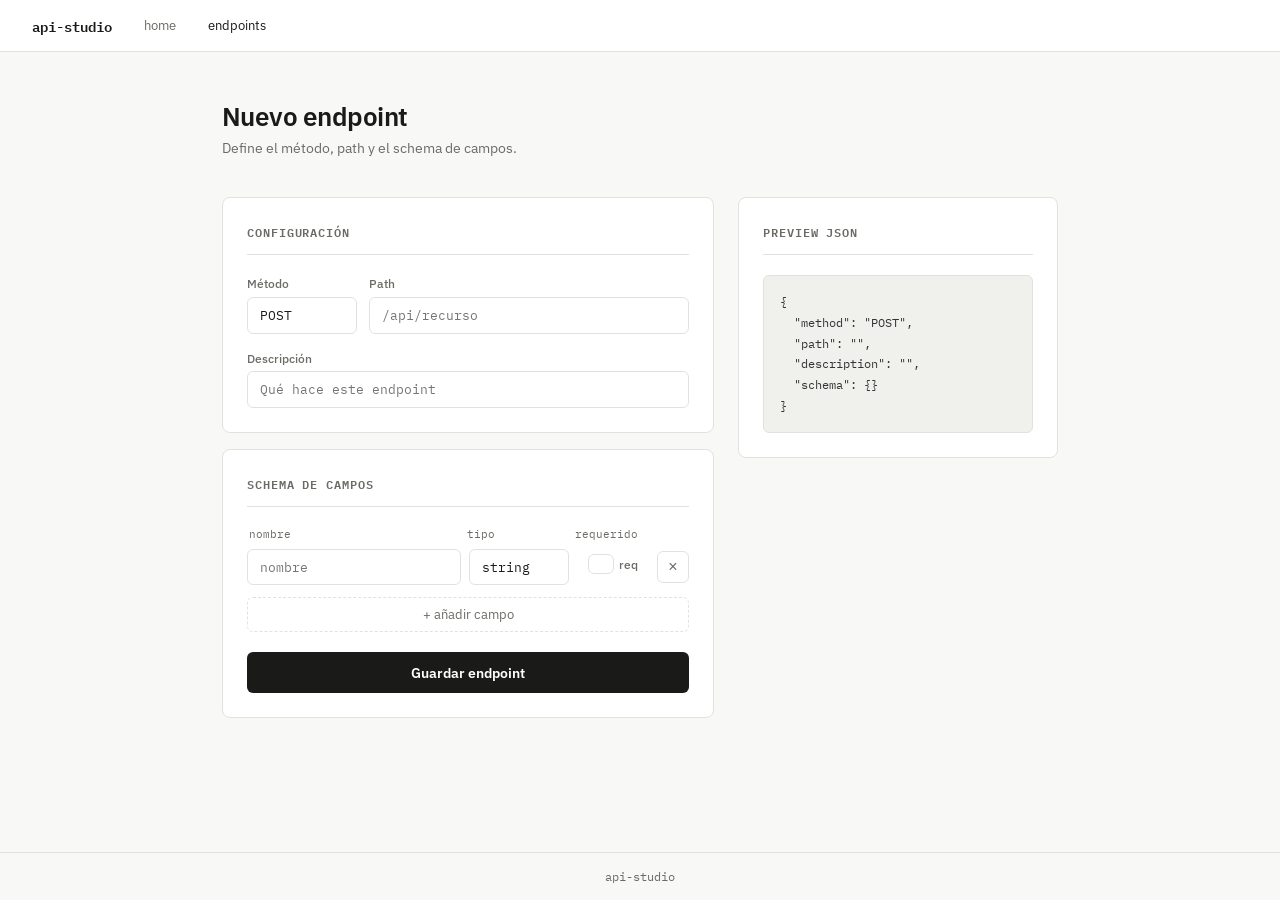
==== app/ui/templates/create_endpoint_form.html @ 0e6e1739 "update" ====
<!DOCTYPE html>
<html lang="es">
<head>
<meta charset="UTF-8"/>
<meta name="viewport" content="width=device-width, initial-scale=1.0"/>
<title>Endpoints — API Studio</title>
<link href="https://fonts.googleapis.com/css2?family=IBM+Plex+Mono:wght@400;600&family=IBM+Plex+Sans:wght@400;500;600&display=swap" rel="stylesheet"/>
<style>
*,*::before,*::after{box-sizing:border-box;margin:0;padding:0}
:root{
  --bg:#f8f8f6;
  --surface:#ffffff;
  --border:#e2e2dd;
  --text:#1a1a18;
  --muted:#6b6b66;
  --tag-bg:#f0f0ec;
  --danger:#c0392b;
  --sans:'IBM Plex Sans',sans-serif;
  --mono:'IBM Plex Mono',monospace;
}
body{background:var(--bg);color:var(--text);font-family:var(--sans);min-height:100vh;display:flex;flex-direction:column}

nav{background:var(--surface);border-bottom:1px solid var(--border);height:52px;display:flex;align-items:center;padding:0 2rem;gap:2rem}
.logo{font-family:var(--mono);font-size:.9rem;font-weight:600;color:var(--text);text-decoration:none}
nav a{font-size:.82rem;color:var(--muted);text-decoration:none;transition:color .15s}
nav a:hover,nav a.active{color:var(--text)}

main{flex:1;max-width:900px;width:100%;margin:0 auto;padding:3rem 2rem}

h1{font-size:1.6rem;font-weight:600;letter-spacing:-.02em;margin-bottom:.4rem}
.page-sub{font-size:.85rem;color:var(--muted);margin-bottom:2.5rem}

.grid{display:grid;grid-template-columns:1fr 320px;gap:1.5rem;align-items:start}
@media(max-width:720px){.grid{grid-template-columns:1fr}}

.card{background:var(--surface);border:1px solid var(--border);border-radius:8px;padding:1.5rem;margin-bottom:1rem}
.card:last-child{margin-bottom:0}
.card-title{font-size:.72rem;font-weight:600;letter-spacing:.08em;text-transform:uppercase;color:var(--muted);margin-bottom:1.25rem;padding-bottom:.75rem;border-bottom:1px solid var(--border);font-family:var(--mono)}

label{display:block;font-size:.78rem;font-weight:500;color:var(--muted);margin-bottom:.35rem}
input,select,textarea{
  width:100%;padding:.55rem .75rem;font-family:var(--mono);font-size:.82rem;
  border:1px solid var(--border);border-radius:6px;background:var(--surface);
  color:var(--text);outline:none;transition:border-color .15s;appearance:none
}
input:focus,select:focus,textarea:focus{border-color:#999}
textarea{resize:vertical;min-height:70px;font-family:var(--sans)}

.field{margin-bottom:1rem}
.field:last-of-type{margin-bottom:0}
.row2{display:grid;grid-template-columns:110px 1fr;gap:.75rem}

/* schema */
.schema-head{display:grid;grid-template-columns:1fr 100px 72px 32px;gap:.5rem;font-size:.7rem;color:var(--muted);margin-bottom:.5rem;padding:0 2px;font-family:var(--mono)}
#schema-rows{display:flex;flex-direction:column;gap:.5rem;margin-bottom:.75rem}
.schema-row{display:grid;grid-template-columns:1fr 100px 72px 32px;gap:.5rem;align-items:center}
.schema-row input,.schema-row select{margin:0}
.req-wrap{display:flex;align-items:center;justify-content:center;gap:5px;font-size:.75rem;color:var(--muted);cursor:pointer;user-select:none}
.req-wrap input{width:auto;cursor:pointer;accent-color:var(--text)}

.btn-del{width:32px;height:32px;border:1px solid var(--border);border-radius:6px;background:none;color:var(--muted);font-size:1rem;cursor:pointer;display:flex;align-items:center;justify-content:center;transition:color .15s,border-color .15s;flex-shrink:0}
.btn-del:hover{color:var(--danger);border-color:var(--danger)}

.btn-add{width:100%;padding:.5rem;border:1px dashed var(--border);border-radius:6px;background:none;font-family:var(--sans);font-size:.8rem;color:var(--muted);cursor:pointer;transition:color .15s,border-color .15s;margin-bottom:1.25rem}
.btn-add:hover{color:var(--text);border-color:#999}

.btn-submit{width:100%;padding:.7rem;background:var(--text);color:#fff;border:none;border-radius:6px;font-family:var(--sans);font-size:.85rem;font-weight:600;cursor:pointer;transition:opacity .15s}
.btn-submit:hover{opacity:.85}
.btn-submit:disabled{opacity:.4;cursor:not-allowed}

/* preview */
.preview-block{background:var(--tag-bg);border:1px solid var(--border);border-radius:6px;padding:1rem;font-family:var(--mono);font-size:.76rem;line-height:1.7;white-space:pre-wrap;word-break:break-all;max-height:380px;overflow-y:auto;color:#333}

#toast{position:fixed;bottom:1.5rem;right:1.5rem;background:var(--surface);border:1px solid var(--border);font-size:.8rem;padding:.65rem 1.1rem;border-radius:6px;display:none;box-shadow:0 2px 8px rgba(0,0,0,.08)}

footer{border-top:1px solid var(--border);padding:1rem 2rem;text-align:center;font-size:.75rem;color:var(--muted);font-family:var(--mono)}
</style>
</head>
<body>

<nav>
  <a href="/" class="logo">api-studio</a>
  <a href="/index.html">home</a>
  <a href="/endpoints.html" class="active">endpoints</a>
</nav>

<main>
  <h1>Nuevo endpoint</h1>
  <p class="page-sub">Define el método, path y el schema de campos.</p>

  <div class="grid">
    <div>
      <!-- endpoint config -->
      <div class="card">
        <p class="card-title">Configuración</p>

        <div class="field row2">
          <div>
            <label>Método</label>
            <select id="ep-method">
              <option>GET</option>
              <option selected>POST</option>
              <option>PUT</option>
              <option>PATCH</option>
              <option>DELETE</option>
            </select>
          </div>
          <div>
            <label>Path</label>
            <input type="text" id="ep-path" placeholder="/api/recurso"/>
          </div>
        </div>

        <div class="field">
          <label>Descripción</label>
          <input type="text" id="ep-desc" placeholder="Qué hace este endpoint"/>
        </div>
      </div>

      <!-- schema -->
      <div class="card">
        <p class="card-title">Schema de campos</p>

        <div class="schema-head">
          <span>nombre</span><span>tipo</span><span>requerido</span><span></span>
        </div>

        <div id="schema-rows"></div>

        <button class="btn-add" id="btn-add">+ añadir campo</button>
        <button class="btn-submit" id="btn-submit">Guardar endpoint</button>
      </div>
    </div>

    <!-- preview -->
    <div style="position:sticky;top:1.5rem">
      <div class="card">
        <p class="card-title">Preview JSON</p>
        <pre class="preview-block" id="preview">{}</pre>
      </div>
    </div>
  </div>
</main>

<footer>api-studio</footer>
<div id="toast"></div>

<script>
const TYPES = ['string','integer','number','boolean','array','object'];
const ENDPOINTS_API_URL = 'http://localhost:8000/endpoint';
let rows = [], uid = 0;

const schemaRows = document.getElementById('schema-rows');
const preview    = document.getElementById('preview');
const epMethod   = document.getElementById('ep-method');
const epPath     = document.getElementById('ep-path');
const epDesc     = document.getElementById('ep-desc');
const btnAdd     = document.getElementById('btn-add');
const btnSubmit  = document.getElementById('btn-submit');
const toast      = document.getElementById('toast');

function renderRows() {
  schemaRows.innerHTML = '';
  rows.forEach(r => {
    const div = document.createElement('div');
    div.className = 'schema-row';
    div.innerHTML = `
      <input type="text" placeholder="nombre" value="${r.name}" data-f="name"/>
      <select data-f="type">${TYPES.map(t=>`<option${t===r.type?' selected':''}>${t}</option>`).join('')}</select>
      <label class="req-wrap"><input type="checkbox" data-f="required"${r.req?' checked':''}/> req</label>
      <button class="btn-del" title="Eliminar">×</button>`;
    div.querySelectorAll('[data-f]').forEach(el=>{
      el.addEventListener('change',()=>sync(r.id,el));
      el.addEventListener('input', ()=>sync(r.id,el));
    });
    div.querySelector('.btn-del').addEventListener('click',()=>{rows=rows.filter(x=>x.id!==r.id);renderRows();updatePreview()});
    schemaRows.appendChild(div);
  });
  updatePreview();
}

function sync(id,el){
  const r=rows.find(x=>x.id===id);if(!r)return;
  if(el.type==='checkbox') r.req=el.checked;
  else r[el.dataset.f]=el.value;
  updatePreview();
}

function payload(){
  const schema={};
  rows.forEach(r=>{if(r.name.trim())schema[r.name.trim()]={type:r.type,required:r.req}});
  return {method:epMethod.value,path:epPath.value,description:epDesc.value,schema};
}

function updatePreview(){preview.textContent=JSON.stringify(payload(),null,2)}

[epMethod,epPath,epDesc].forEach(el=>el.addEventListener('input',updatePreview));
epMethod.addEventListener('change',updatePreview);

btnAdd.addEventListener('click',()=>{
  rows.push({id:uid++,name:'',type:'string',req:false});
  renderRows();
  schemaRows.querySelectorAll('[data-f="name"]').at(-1)?.focus();
});

btnSubmit.addEventListener('click',async()=>{
  const path=epPath.value.trim();
  if(!path){showToast('Path es obligatorio');return}
  btnSubmit.disabled=true;btnSubmit.textContent='Enviando…';
  try{
    const r=await fetch(ENDPOINTS_API_URL,{method:'POST',headers:{'Content-Type':'application/json'},body:JSON.stringify(payload())});
    showToast(r.ok?'Guardado correctamente':`Error ${r.status}`);
  }catch(e){showToast('Error de red: '+e.message)}
  finally{btnSubmit.disabled=false;btnSubmit.textContent='Guardar endpoint'}
});

let t;
function showToast(msg){clearTimeout(t);toast.textContent=msg;toast.style.display='block';t=setTimeout(()=>toast.style.display='none',3000)}

// init
rows.push({id:uid++,name:'',type:'string',req:false});
renderRows();
</script>
</body>
</html>
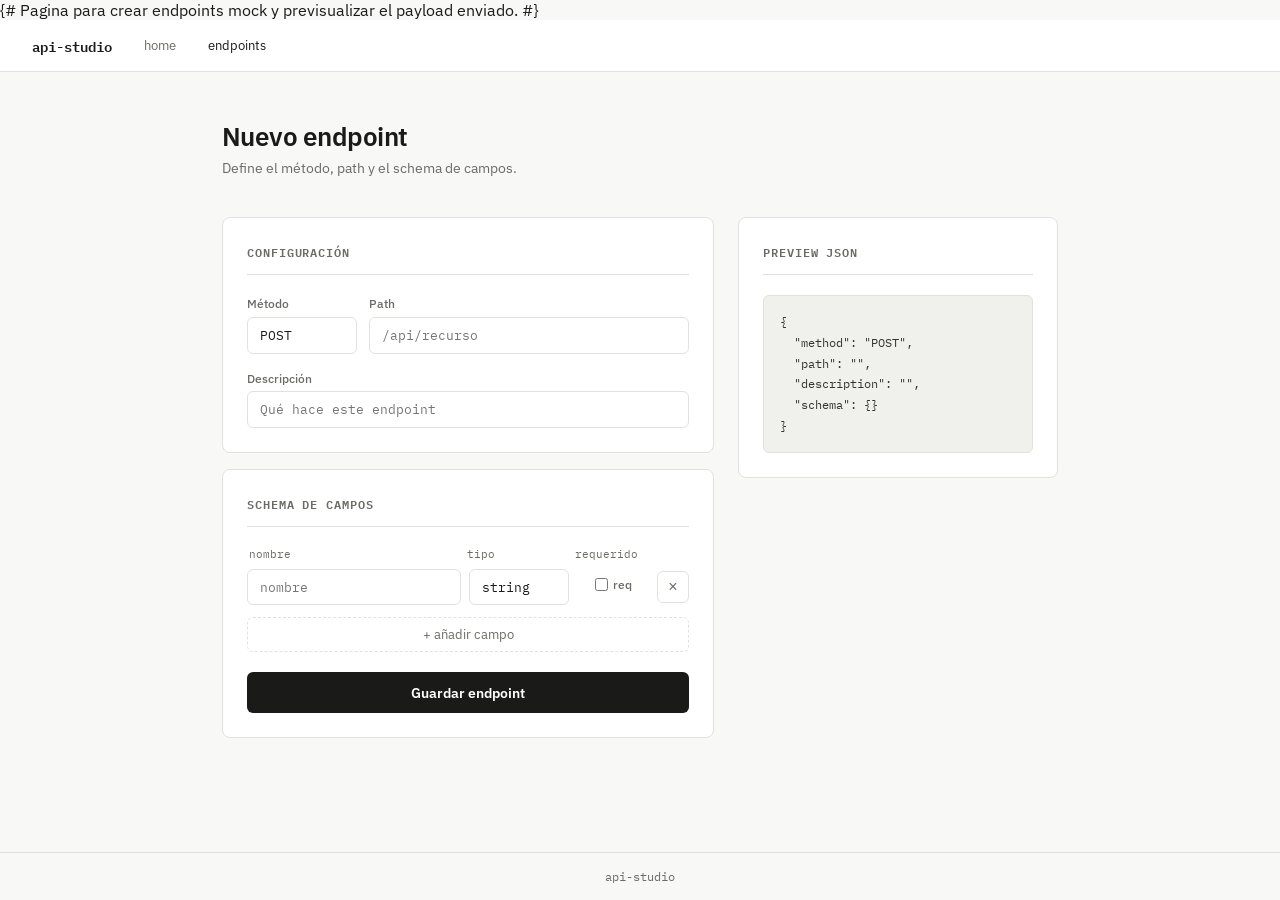
==== commit b09e6e7a: "chore: restructure MockAPI project layout Rebuild the project layout around clearer application resp" ====
--- a/app/ui/templates/create_endpoint_form.html
+++ b/app/ui/templates/create_endpoint_form.html
@@ -1,3 +1,4 @@
+{# Pagina para crear endpoints mock y previsualizar el payload enviado. #}
 <!DOCTYPE html>
 <html lang="es">
 <head>
@@ -56,7 +57,7 @@
 .schema-row{display:grid;grid-template-columns:1fr 100px 72px 32px;gap:.5rem;align-items:center}
 .schema-row input,.schema-row select{margin:0}
 .req-wrap{display:flex;align-items:center;justify-content:center;gap:5px;font-size:.75rem;color:var(--muted);cursor:pointer;user-select:none}
-.req-wrap input{width:auto;cursor:pointer;accent-color:var(--text)}
+.req-wrap input{width:auto;cursor:pointer;accent-color:var(--text);appearance:auto}
 
 .btn-del{width:32px;height:32px;border:1px solid var(--border);border-radius:6px;background:none;color:var(--muted);font-size:1rem;cursor:pointer;display:flex;align-items:center;justify-content:center;transition:color .15s,border-color .15s;flex-shrink:0}
 .btn-del:hover{color:var(--danger);border-color:var(--danger)}
@@ -147,7 +148,7 @@
 
 <script>
 const TYPES = ['string','integer','number','boolean','array','object'];
-const ENDPOINTS_API_URL = 'http://localhost:8000/endpoint';
+const ENDPOINTS_API_URL = '/endpoint';
 let rows = [], uid = 0;
 
 const schemaRows = document.getElementById('schema-rows');
